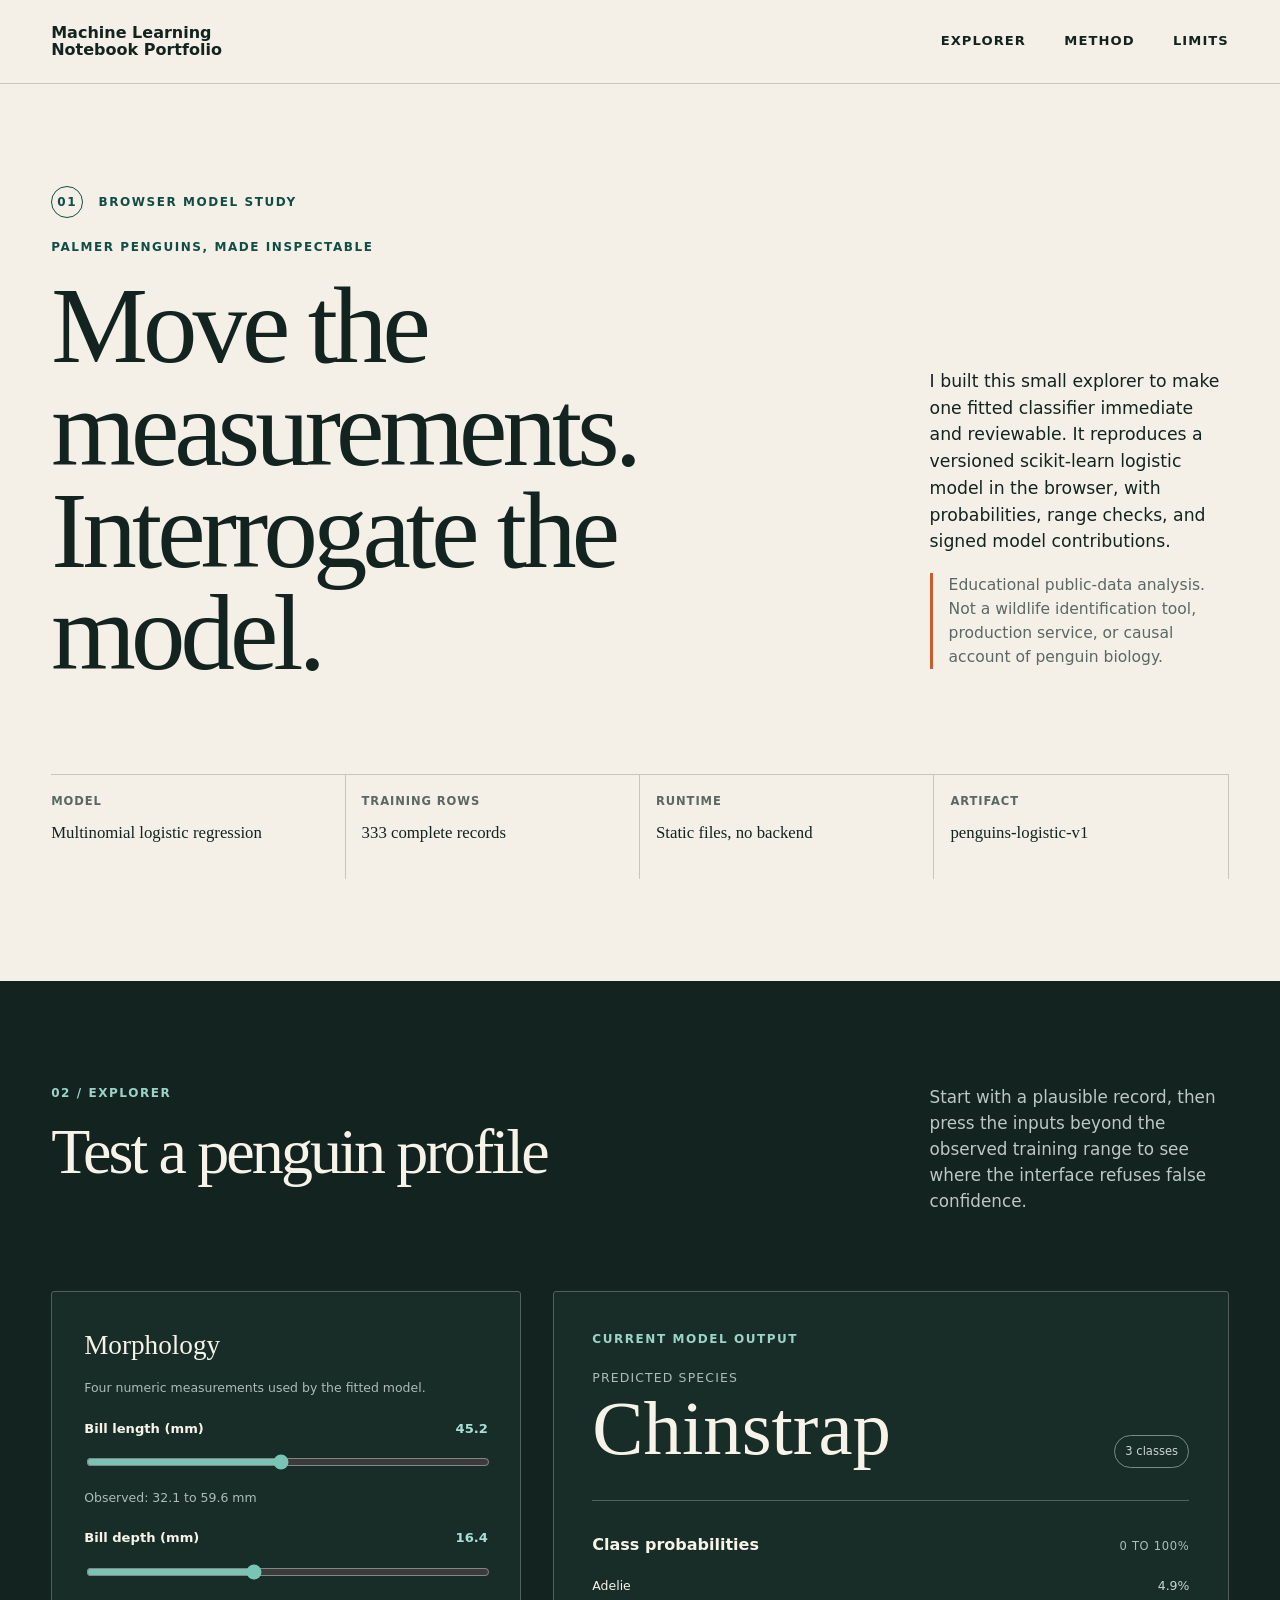
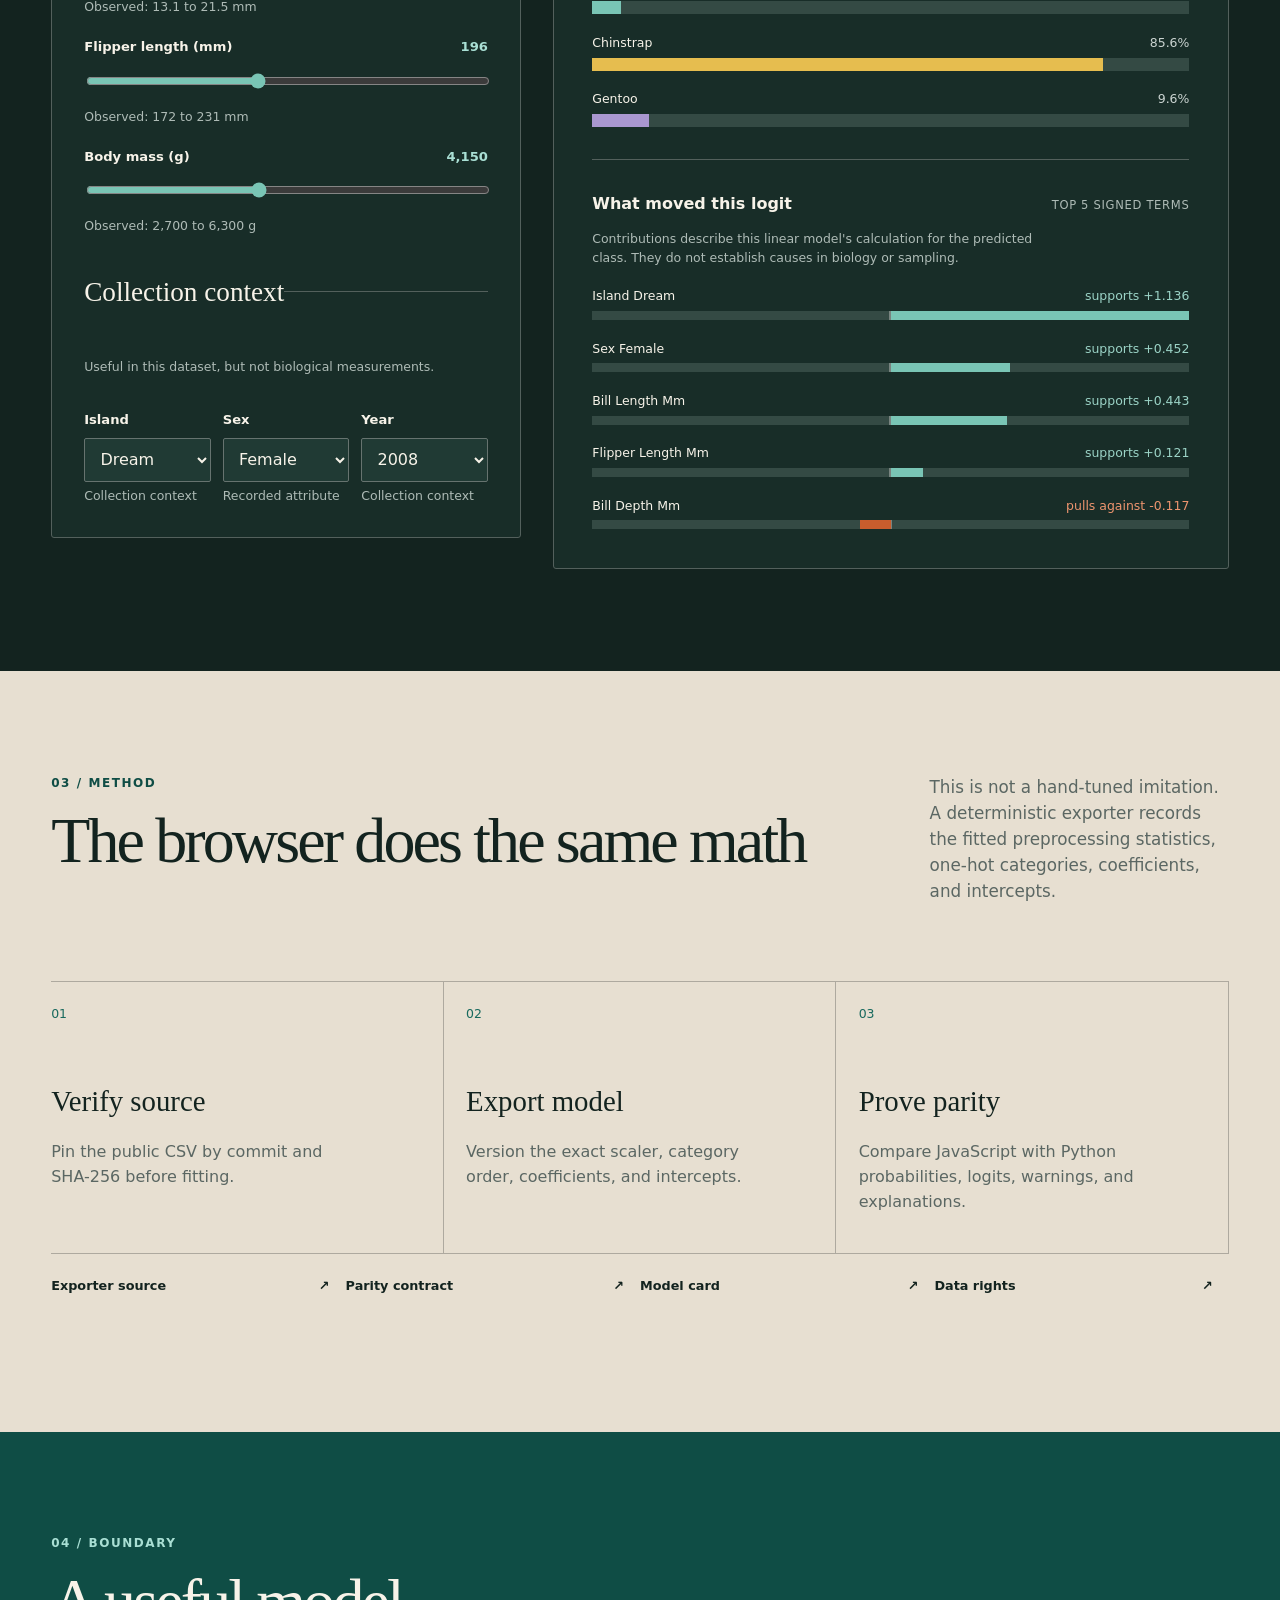
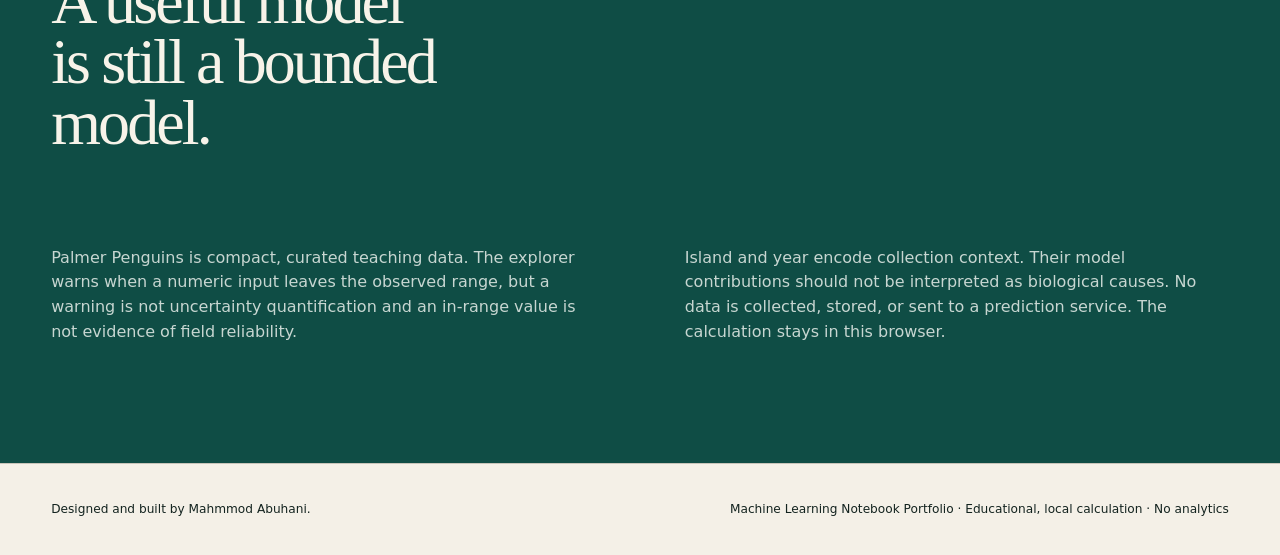
==== site/index.html @ 09cc8d26 "Consolidate and rename public ML notebook portfolio" ====
<!doctype html>
<html lang="en">
  <head>
    <meta charset="utf-8">
    <meta name="viewport" content="width=device-width, initial-scale=1">
    <meta
      http-equiv="Content-Security-Policy"
      content="default-src 'self'; script-src 'self'; style-src 'self'; img-src 'self' data:; connect-src 'self'; object-src 'none'; base-uri 'none'; form-action 'none'; frame-ancestors 'none'"
    >
    <meta
      name="description"
      content="A transparent, browser-native explorer for a Palmer Penguins logistic classifier."
    >
    <title>Penguin Model Explorer | Machine Learning Notebook Portfolio</title>
    <link rel="stylesheet" href="./styles.css">
    <script type="module" src="./js/app.mjs"></script>
  </head>
  <body>
    <a class="skip-link" href="#explorer">Skip to explorer</a>
    <header class="site-header">
      <a class="wordmark" href="#top" aria-label="Machine Learning Notebook Portfolio home">
        <span>Machine Learning</span>
        <span>Notebook Portfolio</span>
      </a>
      <nav aria-label="Page navigation">
        <a href="#explorer">Explorer</a>
        <a href="#method">Method</a>
        <a href="#limits">Limits</a>
      </nav>
    </header>

    <main id="top">
      <section class="hero" aria-labelledby="hero-title">
        <div class="eyebrow"><span aria-hidden="true">01</span> Browser model study</div>
        <div class="hero-grid">
          <div>
            <p class="kicker">Palmer Penguins, made inspectable</p>
            <h1 id="hero-title">Move the measurements.<br>Interrogate the model.</h1>
          </div>
          <div class="hero-copy">
            <p>
              I built this small explorer to make one fitted classifier immediate and
              reviewable. It reproduces a versioned scikit-learn logistic model in the
              browser, with probabilities, range checks, and signed model contributions.
            </p>
            <p class="boundary-note">
              Educational public-data analysis. Not a wildlife identification tool,
              production service, or causal account of penguin biology.
            </p>
          </div>
        </div>
        <dl class="fact-strip" aria-label="Explorer facts">
          <div><dt>Model</dt><dd>Multinomial logistic regression</dd></div>
          <div><dt>Training rows</dt><dd><span id="training-rows">333</span> complete records</dd></div>
          <div><dt>Runtime</dt><dd>Static files, no backend</dd></div>
          <div><dt>Artifact</dt><dd id="model-id">penguins-logistic-v1</dd></div>
        </dl>
      </section>

      <section id="explorer" class="explorer-section" aria-labelledby="explorer-title">
        <div class="section-heading">
          <div>
            <p class="section-number">02 / Explorer</p>
            <h2 id="explorer-title">Test a penguin profile</h2>
          </div>
          <p>
            Start with a plausible record, then press the inputs beyond the observed
            training range to see where the interface refuses false confidence.
          </p>
        </div>

        <div id="app-error" class="error-panel" role="alert" hidden>
          <strong>The model artifact could not be loaded.</strong>
          <span id="app-error-detail"></span>
        </div>

        <div class="explorer-grid">
          <form id="penguin-inputs" class="input-panel">
            <fieldset>
              <legend>Morphology</legend>
              <p class="fieldset-note">Four numeric measurements used by the fitted model.</p>
              <div id="numeric-controls">
                <div class="control control-range">
                  <label for="input-bill-length-mm">Bill length (mm) <output id="input-bill-length-mm-value" for="input-bill-length-mm">45.2</output></label>
                  <input id="input-bill-length-mm" name="bill_length_mm" type="range" min="28.8" max="62.9" step="0.1" value="45.2" data-kind="numeric" aria-describedby="input-bill-length-mm-range">
                  <p id="input-bill-length-mm-range" class="range-note">Observed range loads with the model.</p>
                </div>
                <div class="control control-range">
                  <label for="input-bill-depth-mm">Bill depth (mm) <output id="input-bill-depth-mm-value" for="input-bill-depth-mm">16.4</output></label>
                  <input id="input-bill-depth-mm" name="bill_depth_mm" type="range" min="12.1" max="22.5" step="0.1" value="16.4" data-kind="numeric" aria-describedby="input-bill-depth-mm-range">
                  <p id="input-bill-depth-mm-range" class="range-note">Observed range loads with the model.</p>
                </div>
                <div class="control control-range">
                  <label for="input-flipper-length-mm">Flipper length (mm) <output id="input-flipper-length-mm-value" for="input-flipper-length-mm">196</output></label>
                  <input id="input-flipper-length-mm" name="flipper_length_mm" type="range" min="164.9" max="238.1" step="1" value="196" data-kind="numeric" aria-describedby="input-flipper-length-mm-range">
                  <p id="input-flipper-length-mm-range" class="range-note">Observed range loads with the model.</p>
                </div>
                <div class="control control-range">
                  <label for="input-body-mass-g">Body mass (g) <output id="input-body-mass-g-value" for="input-body-mass-g">4,150</output></label>
                  <input id="input-body-mass-g" name="body_mass_g" type="range" min="2268" max="6732" step="50" value="4150" data-kind="numeric" aria-describedby="input-body-mass-g-range">
                  <p id="input-body-mass-g-range" class="range-note">Observed range loads with the model.</p>
                </div>
              </div>
            </fieldset>

            <fieldset>
              <legend>Collection context</legend>
              <p class="fieldset-note">Useful in this dataset, but not biological measurements.</p>
              <div id="context-controls" class="context-grid">
                <div class="control">
                  <label for="input-island">Island</label>
                  <select id="input-island" name="island" data-kind="categorical"><option>Loading</option></select>
                  <p class="range-note">Collection context</p>
                </div>
                <div class="control">
                  <label for="input-sex">Sex</label>
                  <select id="input-sex" name="sex" data-kind="categorical"><option>Loading</option></select>
                  <p class="range-note">Recorded attribute</p>
                </div>
                <div class="control">
                  <label for="input-year">Year</label>
                  <select id="input-year" name="year" data-kind="categorical"><option>Loading</option></select>
                  <p class="range-note">Collection context</p>
                </div>
              </div>
            </fieldset>
          </form>

          <section class="result-panel" aria-labelledby="prediction-heading">
            <p class="panel-label">Current model output</p>
            <div class="prediction-lockup">
              <div>
                <p id="prediction-heading" class="prediction-label">Predicted species</p>
                <p id="predicted-species" class="prediction-value">Loading</p>
              </div>
              <span class="model-chip">3 classes</span>
            </div>
            <div id="prediction-status" class="sr-only" aria-live="polite"></div>
            <div id="range-warnings" class="warning-panel" hidden></div>

            <section class="result-block" aria-labelledby="probability-heading">
              <div class="result-heading">
                <h3 id="probability-heading">Class probabilities</h3>
                <span>0 to 100%</span>
              </div>
              <div id="probabilities" aria-label="Class probability bars"></div>
            </section>

            <section class="result-block" aria-labelledby="explanation-heading">
              <div class="result-heading">
                <h3 id="explanation-heading">What moved this logit</h3>
                <span>Top 5 signed terms</span>
              </div>
              <p class="explanation-note">
                Contributions describe this linear model's calculation for the predicted
                class. They do not establish causes in biology or sampling.
              </p>
              <div id="contributions" aria-label="Model contribution bars"></div>
            </section>
          </section>
        </div>
      </section>

      <section id="method" class="method-section" aria-labelledby="method-title">
        <div class="section-heading">
          <div>
            <p class="section-number">03 / Method</p>
            <h2 id="method-title">The browser does the same math</h2>
          </div>
          <p>
            This is not a hand-tuned imitation. A deterministic exporter records the fitted
            preprocessing statistics, one-hot categories, coefficients, and intercepts.
          </p>
        </div>
        <ol class="method-steps">
          <li><span>01</span><strong>Verify source</strong><p>Pin the public CSV by commit and SHA-256 before fitting.</p></li>
          <li><span>02</span><strong>Export model</strong><p>Version the exact scaler, category order, coefficients, and intercepts.</p></li>
          <li><span>03</span><strong>Prove parity</strong><p>Compare JavaScript with Python probabilities, logits, warnings, and explanations.</p></li>
        </ol>
        <div class="evidence-links" aria-label="Implementation evidence">
          <a href="https://github.com/MahmmodAbuhani/applied-ml-notebooks/blob/main/scripts/export_penguins_browser_model.py">Exporter source <span aria-hidden="true">↗</span></a>
          <a href="https://github.com/MahmmodAbuhani/applied-ml-notebooks/blob/main/tests/browser/model-parity.test.mjs">Parity contract <span aria-hidden="true">↗</span></a>
          <a href="https://github.com/MahmmodAbuhani/applied-ml-notebooks/blob/main/reports/palmer_penguins_model_card.md">Model card <span aria-hidden="true">↗</span></a>
          <a href="https://github.com/MahmmodAbuhani/applied-ml-notebooks/blob/main/docs/DATA_SOURCES.md">Data rights <span aria-hidden="true">↗</span></a>
        </div>
      </section>

      <section id="limits" class="limits-section" aria-labelledby="limits-title">
        <p class="section-number">04 / Boundary</p>
        <h2 id="limits-title">A useful model is still a bounded model.</h2>
        <div class="limits-grid">
          <p>
            Palmer Penguins is compact, curated teaching data. The explorer warns when a
            numeric input leaves the observed range, but a warning is not uncertainty
            quantification and an in-range value is not evidence of field reliability.
          </p>
          <p>
            Island and year encode collection context. Their model contributions should not
            be interpreted as biological causes. No data is collected, stored, or sent to a
            prediction service. The calculation stays in this browser.
          </p>
        </div>
      </section>
    </main>

    <footer>
      <p>Designed and built by Mahmmod Abuhani.</p>
      <p>Machine Learning Notebook Portfolio · Educational, local calculation · No analytics</p>
    </footer>
    <noscript>This explorer needs JavaScript to reproduce the exported model in your browser.</noscript>
  </body>
</html>
---- site/styles.css ----
:root {
  color-scheme: light;
  --ink: #13231f;
  --muted: #5b6763;
  --paper: #f4f0e7;
  --panel: #fffdf8;
  --line: #c9c5ba;
  --teal: #17695d;
  --teal-dark: #0f4d45;
  --orange: #c85d2d;
  --yellow: #e6bd4f;
  --purple: #6f5b9c;
  --focus: #075fbd;
  --serif: Georgia, "Times New Roman", serif;
  --sans: Inter, ui-sans-serif, system-ui, -apple-system, BlinkMacSystemFont, "Segoe UI", sans-serif;
}

* { box-sizing: border-box; }
html { scroll-behavior: smooth; }
body {
  margin: 0;
  color: var(--ink);
  background: var(--paper);
  font-family: var(--sans);
  line-height: 1.55;
}
a { color: inherit; text-underline-offset: 0.2em; }
a:focus-visible, input:focus-visible, select:focus-visible {
  outline: 3px solid var(--focus);
  outline-offset: 3px;
}
.skip-link {
  position: fixed;
  left: 1rem;
  top: 1rem;
  z-index: 10;
  padding: 0.7rem 1rem;
  background: var(--ink);
  color: white;
  transform: translateY(-180%);
}
.skip-link:focus { transform: translateY(0); }
.site-header {
  min-height: 84px;
  padding: 1.15rem clamp(1.25rem, 4vw, 4.5rem);
  border-bottom: 1px solid var(--line);
  display: flex;
  align-items: center;
  justify-content: space-between;
  gap: 2rem;
}
.wordmark { font-weight: 780; line-height: 1.05; text-decoration: none; }
.wordmark span { display: block; }
nav { display: flex; gap: clamp(1rem, 3vw, 2.5rem); }
nav a { font-size: 0.82rem; font-weight: 700; text-decoration: none; text-transform: uppercase; letter-spacing: 0.08em; }
.hero, .explorer-section, .method-section, .limits-section {
  padding: clamp(3.5rem, 8vw, 8rem) clamp(1.25rem, 4vw, 4.5rem);
}
.hero { min-height: calc(100vh - 84px); display: flex; flex-direction: column; justify-content: space-between; }
.eyebrow, .section-number, .panel-label, .kicker {
  margin: 0 0 1.2rem;
  color: var(--teal-dark);
  font-size: 0.75rem;
  font-weight: 800;
  letter-spacing: 0.13em;
  text-transform: uppercase;
}
.eyebrow span { display: inline-grid; place-items: center; width: 2rem; height: 2rem; margin-right: 0.6rem; border: 1px solid currentColor; border-radius: 50%; }
.hero-grid, .section-heading { display: grid; grid-template-columns: minmax(0, 1.45fr) minmax(280px, 0.55fr); gap: clamp(2rem, 7vw, 7rem); align-items: end; }
.hero-grid > *, .section-heading > *, .explorer-grid > * { min-width: 0; }
h1, h2 { font-family: var(--serif); font-weight: 500; letter-spacing: -0.045em; line-height: 0.94; }
h1 { max-width: 13ch; margin: 0; overflow-wrap: anywhere; font-size: clamp(3.4rem, 8.5vw, 8.8rem); }
h2 { margin: 0; font-size: clamp(2.7rem, 5vw, 5.2rem); }
h3 { margin: 0; font-size: 1rem; }
.hero-copy { max-width: 38rem; font-size: clamp(1rem, 1.35vw, 1.22rem); }
.hero-copy p { margin-top: 0; }
.boundary-note { padding-left: 1rem; border-left: 3px solid var(--orange); color: var(--muted); font-size: 0.9em; }
.fact-strip { margin: clamp(3rem, 7vw, 7rem) 0 0; border-top: 1px solid var(--line); display: grid; grid-template-columns: repeat(4, 1fr); }
.fact-strip div { min-height: 104px; padding: 1.15rem 1rem 1rem 0; border-right: 1px solid var(--line); }
.fact-strip div + div { padding-left: 1rem; }
.fact-strip dt { color: var(--muted); font-size: 0.72rem; font-weight: 750; letter-spacing: 0.08em; text-transform: uppercase; }
.fact-strip dd { margin: 0.55rem 0 0; font-family: var(--serif); font-size: 1.05rem; }
.explorer-section { background: var(--ink); color: #f7f3e9; }
.explorer-section .section-number, .explorer-section .panel-label { color: #9bd3c6; }
.section-heading { align-items: start; margin-bottom: clamp(2.5rem, 6vw, 5.5rem); }
.section-heading > p { max-width: 38rem; margin: 0; color: var(--muted); font-size: 1.05rem; }
.explorer-section .section-heading > p { color: #bdc8c4; }
.explorer-grid { display: grid; grid-template-columns: minmax(300px, 0.82fr) minmax(360px, 1.18fr); gap: clamp(1rem, 3vw, 2rem); align-items: start; }
.input-panel, .result-panel { border: 1px solid #53605c; border-radius: 3px; background: #182d28; }
.input-panel { padding: clamp(1.15rem, 2.5vw, 2rem); }
fieldset { margin: 0; padding: 0; border: 0; }
fieldset + fieldset { margin-top: 2.2rem; padding-top: 2rem; border-top: 1px solid #53605c; }
legend { padding: 0; font-family: var(--serif); font-size: 1.7rem; }
.fieldset-note, .range-note, .explanation-note { color: #aebbb6; font-size: 0.78rem; }
.control { margin-top: 1.3rem; }
.control label { display: flex; justify-content: space-between; gap: 1rem; margin-bottom: 0.45rem; font-size: 0.82rem; font-weight: 720; }
.control output { color: #a9dfd4; font-variant-numeric: tabular-nums; }
.control input[type="range"] { width: 100%; min-height: 28px; accent-color: #79c5b5; }
.control select { width: 100%; min-height: 44px; padding: 0.6rem 0.7rem; border: 1px solid #66736f; border-radius: 2px; color: #f7f3e9; background: #203a34; font: inherit; }
.control .range-note { margin: 0.25rem 0 0; }
.context-grid { display: grid; grid-template-columns: repeat(3, 1fr); gap: 0.75rem; }
.result-panel { padding: clamp(1.4rem, 3vw, 2.8rem); }
.prediction-lockup { display: flex; justify-content: space-between; align-items: end; gap: 1rem; padding-bottom: 2rem; border-bottom: 1px solid #53605c; }
.prediction-label { margin: 0; color: #aebbb6; font-size: 0.78rem; text-transform: uppercase; letter-spacing: 0.09em; }
.prediction-value { margin: 0.25rem 0 0; font-family: var(--serif); font-size: clamp(3rem, 6vw, 6rem); line-height: 1; }
.model-chip { padding: 0.4rem 0.65rem; border: 1px solid #7d8985; border-radius: 2rem; color: #cbd4d1; font-size: 0.72rem; white-space: nowrap; }
.warning-panel, .error-panel { margin: 1.3rem 0; padding: 1rem; border-left: 4px solid var(--yellow); background: #3c3523; font-size: 0.84rem; }
.warning-panel ul { margin-bottom: 0; padding-left: 1.2rem; }
.error-panel { border-color: var(--orange); background: #4a2921; }
.result-block { padding-top: 2rem; }
.result-block + .result-block { margin-top: 2rem; border-top: 1px solid #53605c; }
.result-heading, .bar-label { display: flex; justify-content: space-between; align-items: baseline; gap: 1rem; }
.result-heading > span { color: #aebbb6; font-size: 0.72rem; text-transform: uppercase; letter-spacing: 0.06em; }
.probability-row, .contribution-row { margin-top: 1.15rem; }
.bar-label { margin-bottom: 0.35rem; font-size: 0.78rem; }
.bar-value { color: #cbd4d1; font-variant-numeric: tabular-nums; }
.bar-track { height: 13px; overflow: hidden; background: #344a44; }
.bar-fill { width: var(--bar-width); height: 100%; background: #79c5b5; }
.species-chinstrap { background: var(--yellow); }
.species-gentoo { background: #a997d0; }
.explanation-note { max-width: 58ch; }
.contribution-track { position: relative; height: 9px; background: linear-gradient(to right, #344a44 49.7%, #78837f 49.7%, #78837f 50.3%, #344a44 50.3%); }
.contribution-fill { position: absolute; width: var(--contribution-width); height: 100%; }
.contribution-fill.positive { left: 50%; background: #79c5b5; }
.contribution-fill.negative { right: 50%; background: var(--orange); }
.direction-positive { color: #9bd3c6; }
.direction-negative { color: #ee956f; }
.method-section { background: #e7dfd1; }
.method-steps { margin: 0; padding: 0; border-top: 1px solid #aea99f; list-style: none; display: grid; grid-template-columns: repeat(3, 1fr); }
.method-steps li { min-height: 250px; padding: 1.4rem 1.4rem 1.4rem 0; border-right: 1px solid #aea99f; }
.method-steps li + li { padding-left: 1.4rem; }
.method-steps span { display: block; margin-bottom: 3.5rem; color: var(--teal); font-size: 0.78rem; }
.method-steps strong { font-family: var(--serif); font-size: 1.8rem; font-weight: 500; }
.method-steps p { max-width: 30ch; color: var(--muted); }
.evidence-links { border-top: 1px solid #aea99f; display: grid; grid-template-columns: repeat(4, 1fr); }
.evidence-links a { min-height: 76px; padding: 1.4rem 1rem 1rem 0; display: flex; justify-content: space-between; gap: 1rem; font-size: 0.8rem; font-weight: 720; text-decoration: none; }
.limits-section { background: var(--teal-dark); color: #f7f3e9; }
.limits-section .section-number { color: #a9dfd4; }
.limits-section h2 { max-width: 12ch; }
.limits-grid { margin-top: clamp(2.5rem, 6vw, 6rem); display: grid; grid-template-columns: 1fr 1fr; gap: clamp(2rem, 7vw, 7rem); color: #c7d6d1; }
footer { padding: 1.5rem clamp(1.25rem, 4vw, 4.5rem); display: flex; justify-content: space-between; gap: 2rem; border-top: 1px solid var(--line); font-size: 0.76rem; }
.sr-only { position: absolute; width: 1px; height: 1px; padding: 0; margin: -1px; overflow: hidden; clip: rect(0, 0, 0, 0); white-space: nowrap; border: 0; }
[hidden] { display: none !important; }

@media (max-width: 900px) {
  .hero-grid, .section-heading, .explorer-grid { grid-template-columns: minmax(0, 1fr); }
  .fact-strip { grid-template-columns: 1fr 1fr; }
  .explorer-grid { gap: 1.5rem; }
  .method-steps, .evidence-links { grid-template-columns: 1fr; }
  .method-steps li { min-height: 0; border-right: 0; border-bottom: 1px solid #aea99f; }
  .method-steps li + li { padding-left: 0; }
  .method-steps span { margin-bottom: 1.5rem; }
  .evidence-links a { min-height: 0; border-bottom: 1px solid #aea99f; }
}

@media (max-width: 600px) {
  .site-header { align-items: flex-start; }
  nav { flex-direction: column; gap: 0.35rem; }
  h1 { max-width: 100%; overflow-wrap: normal; font-size: clamp(2.65rem, 14vw, 5rem); }
  .fact-strip, .context-grid, .limits-grid { grid-template-columns: 1fr; }
  .fact-strip div { min-height: 80px; border-right: 0; border-bottom: 1px solid var(--line); }
  .fact-strip div + div { padding-left: 0; }
  .prediction-lockup, footer { align-items: flex-start; flex-direction: column; }
  .prediction-value { font-size: 3.6rem; }
}

@media (prefers-reduced-motion: reduce) {
  html { scroll-behavior: auto; }
}
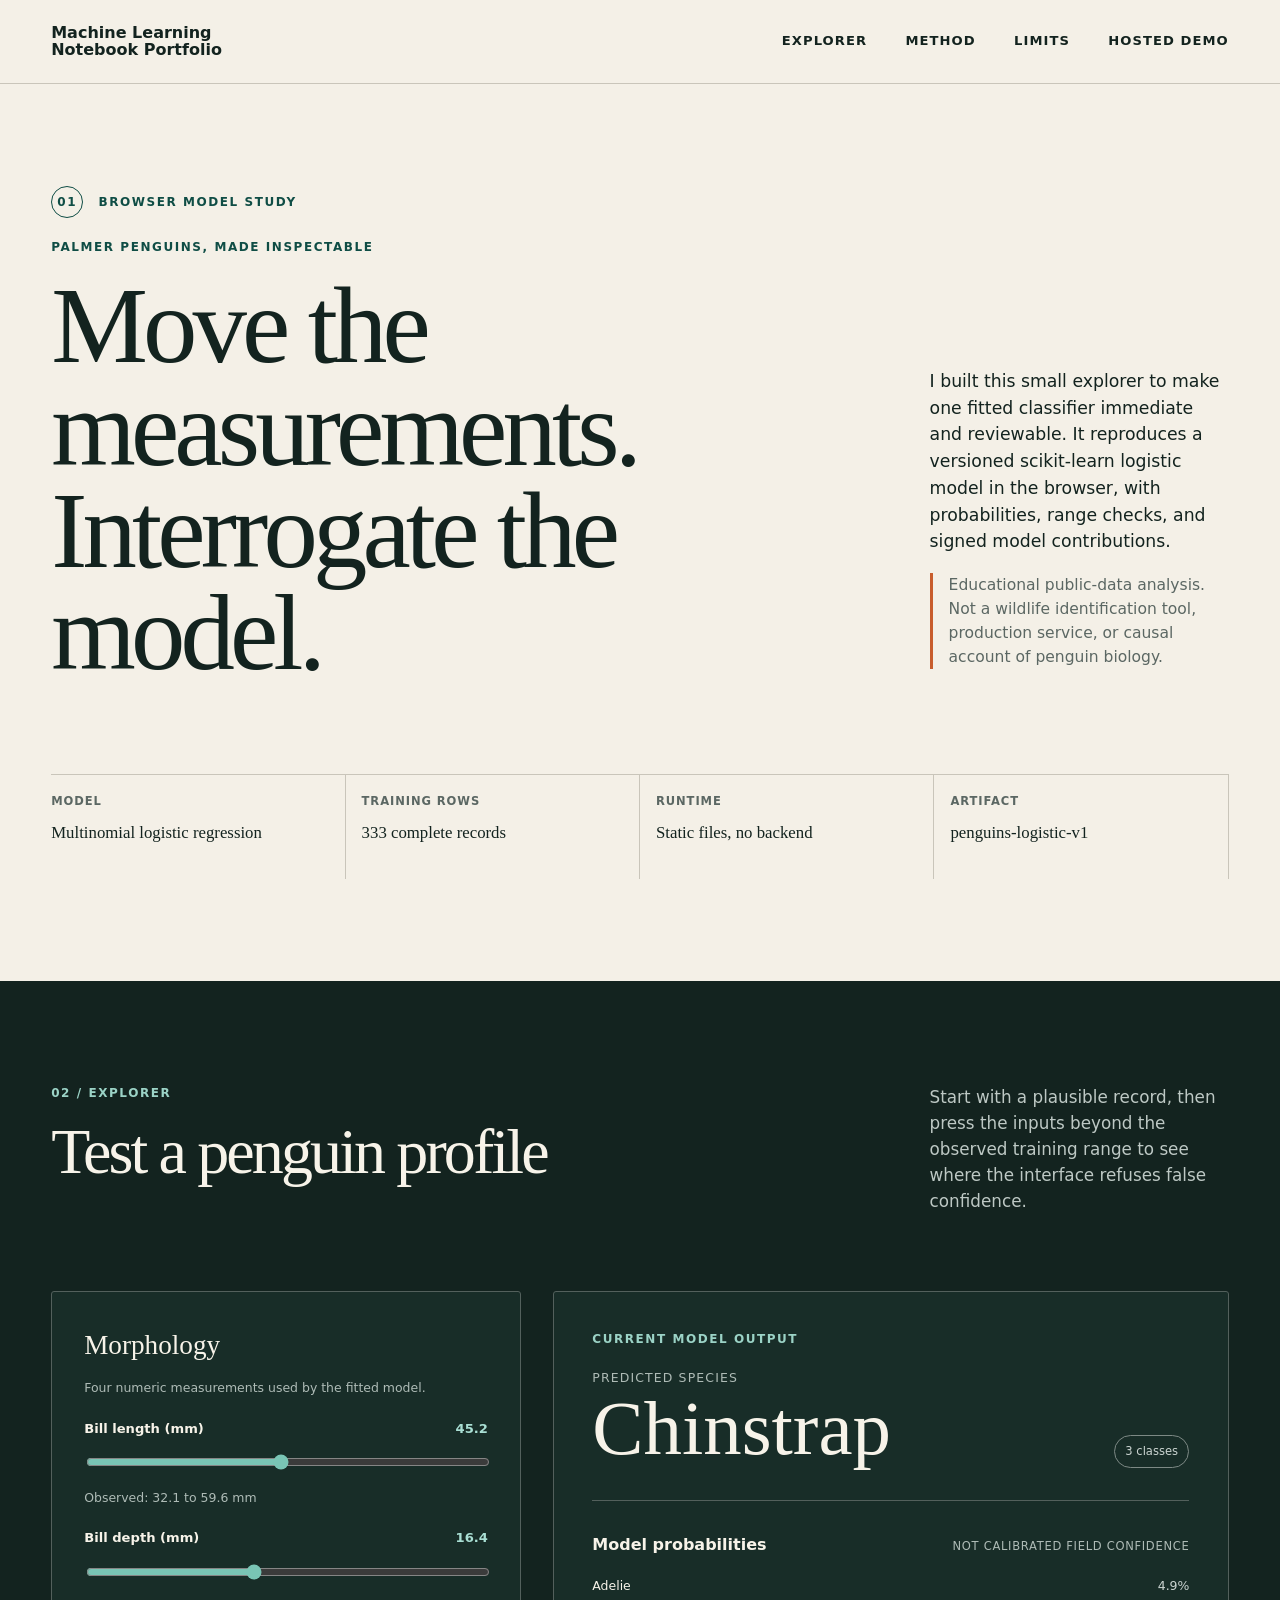
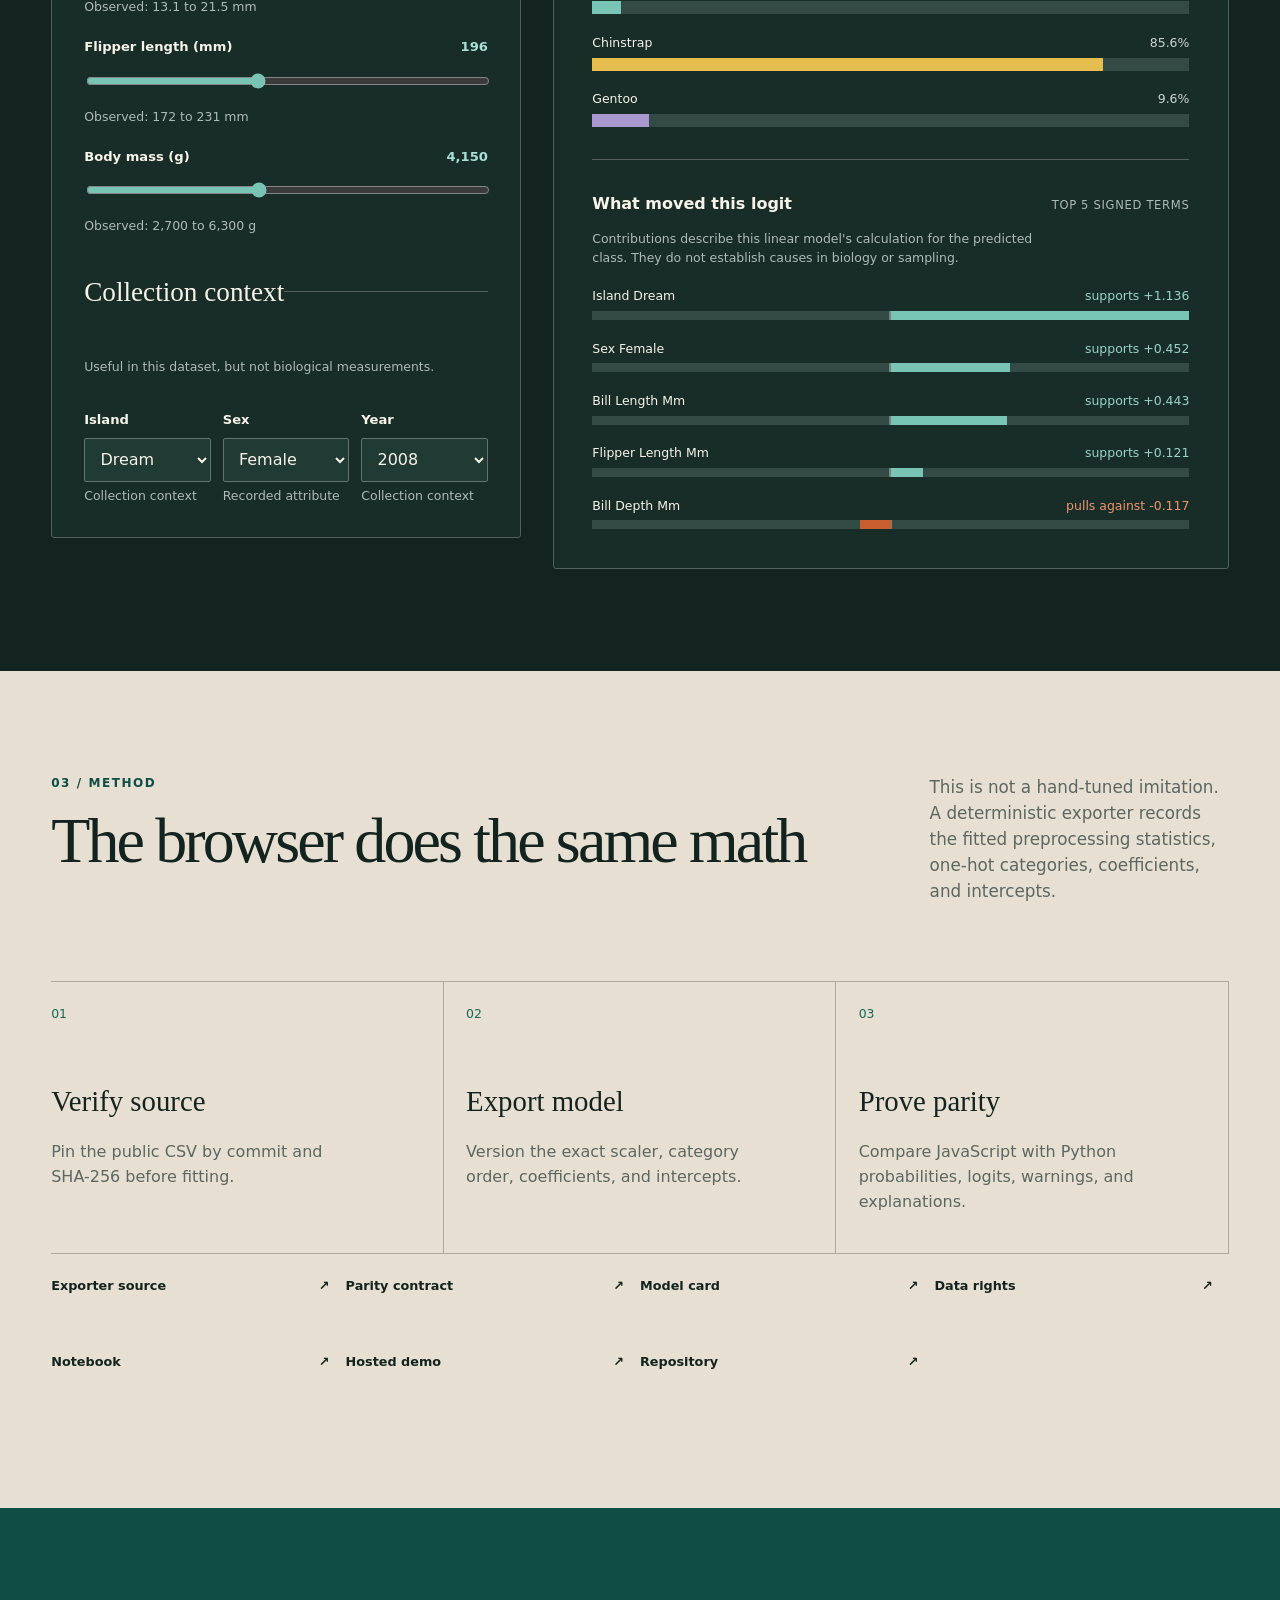
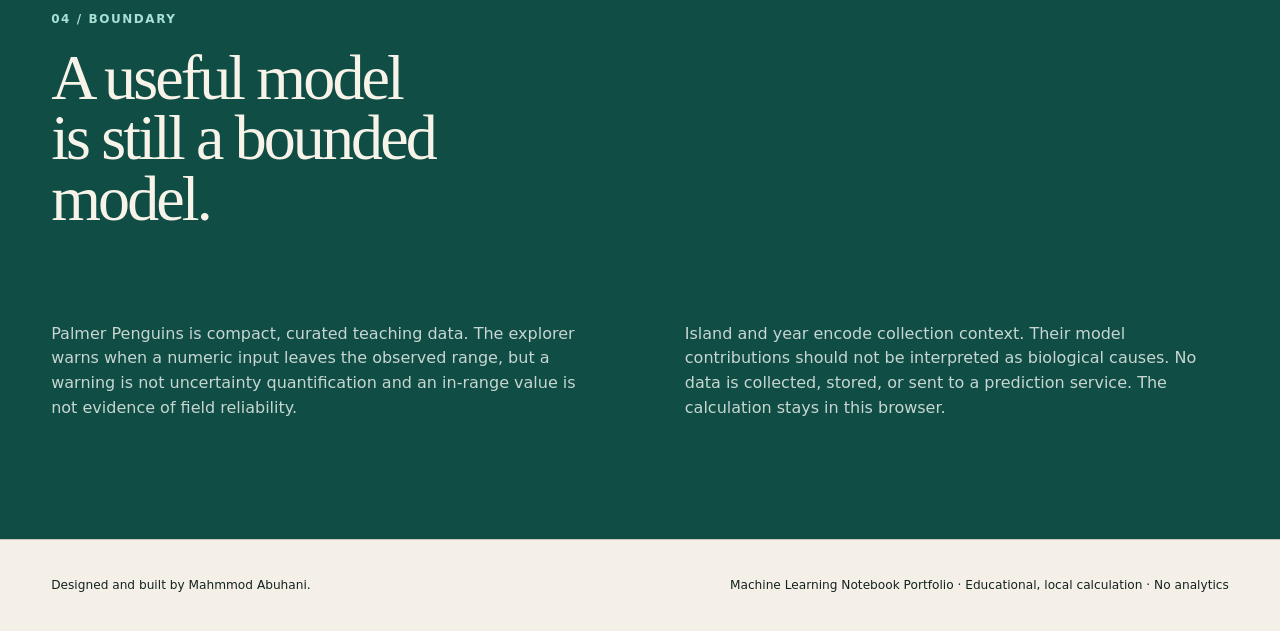
==== commit 57c3ce3c: "Align public ML presentation surfaces" ====
--- a/site/index.html
+++ b/site/index.html
@@ -26,6 +26,7 @@
         <a href="#explorer">Explorer</a>
         <a href="#method">Method</a>
         <a href="#limits">Limits</a>
+        <a href="https://ml-notebooks-portfolio-public.streamlit.app/">Hosted demo</a>
       </nav>
     </header>
 
@@ -140,8 +141,8 @@
 
             <section class="result-block" aria-labelledby="probability-heading">
               <div class="result-heading">
-                <h3 id="probability-heading">Class probabilities</h3>
-                <span>0 to 100%</span>
+                <h3 id="probability-heading">Model probabilities</h3>
+                <span>Not calibrated field confidence</span>
               </div>
               <div id="probabilities" aria-label="Class probability bars"></div>
             </section>
@@ -182,6 +183,9 @@
           <a href="https://github.com/MahmmodAbuhani/applied-ml-notebooks/blob/main/tests/browser/model-parity.test.mjs">Parity contract <span aria-hidden="true">↗</span></a>
           <a href="https://github.com/MahmmodAbuhani/applied-ml-notebooks/blob/main/reports/palmer_penguins_model_card.md">Model card <span aria-hidden="true">↗</span></a>
           <a href="https://github.com/MahmmodAbuhani/applied-ml-notebooks/blob/main/docs/DATA_SOURCES.md">Data rights <span aria-hidden="true">↗</span></a>
+          <a href="https://github.com/MahmmodAbuhani/applied-ml-notebooks/blob/main/notebooks/palmer_penguins_end_to_end.ipynb">Notebook <span aria-hidden="true">↗</span></a>
+          <a href="https://ml-notebooks-portfolio-public.streamlit.app/">Hosted demo <span aria-hidden="true">↗</span></a>
+          <a href="https://github.com/MahmmodAbuhani/applied-ml-notebooks">Repository <span aria-hidden="true">↗</span></a>
         </div>
       </section>
 
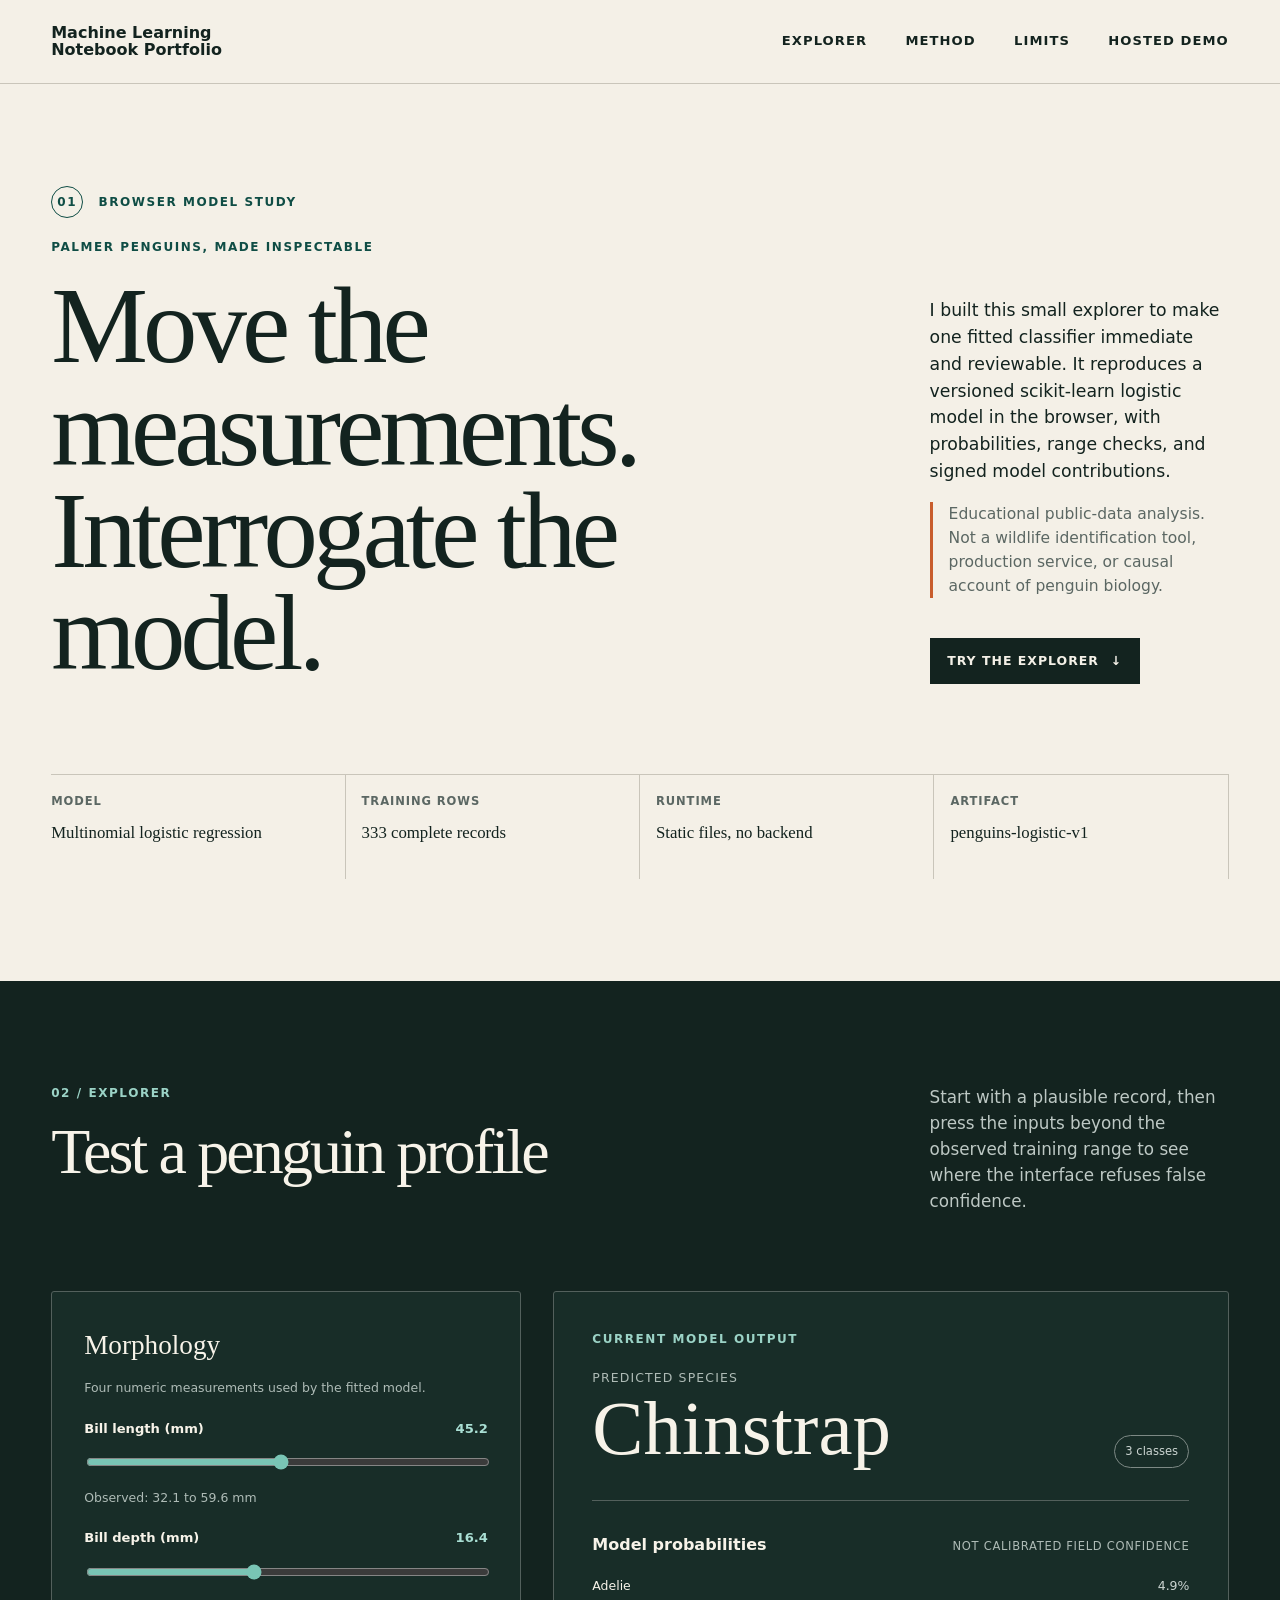
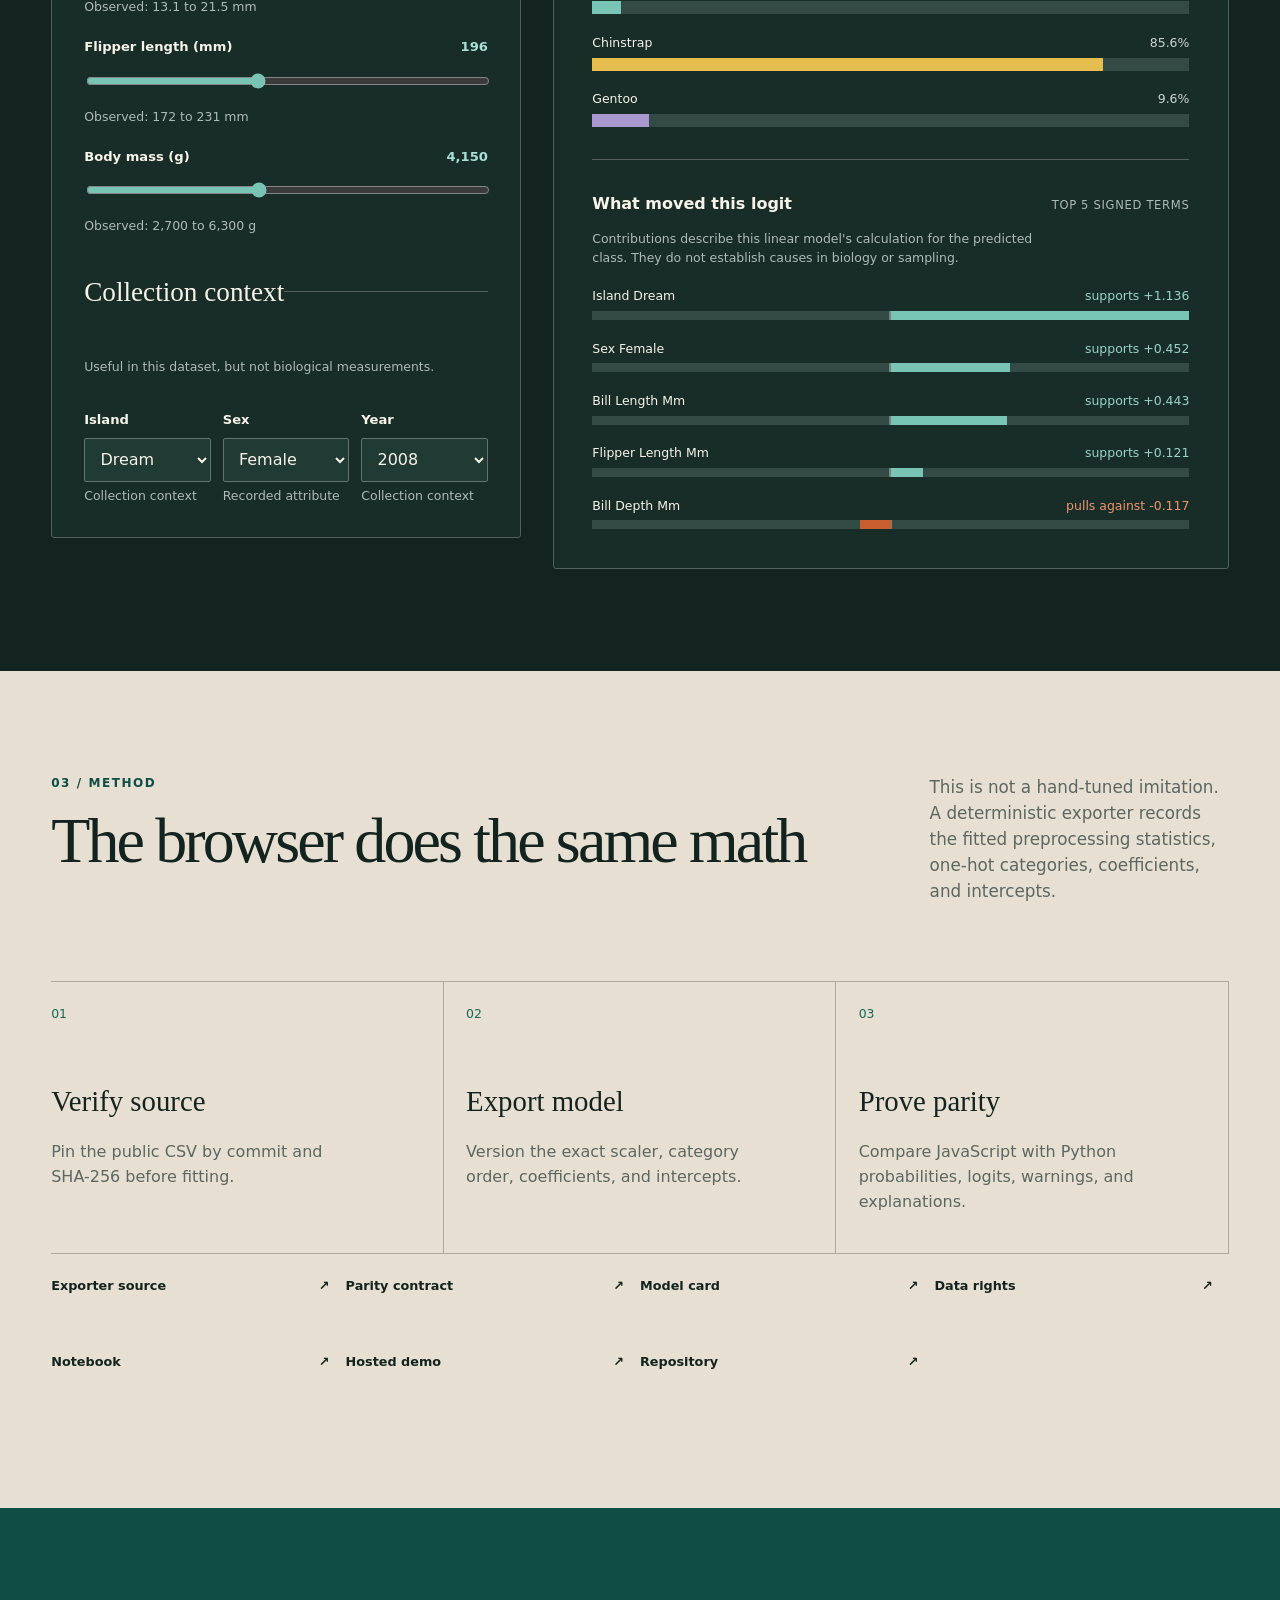
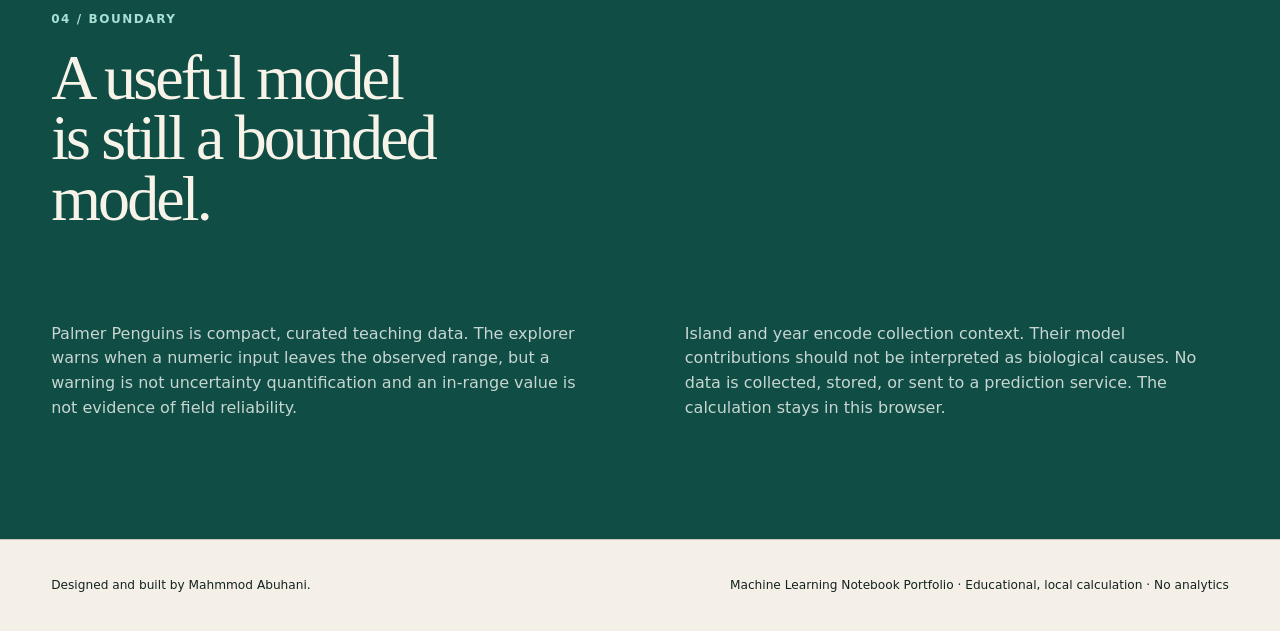
==== commit 884c94f7: "feat: improve public demo navigation" ====
--- a/site/index.html
+++ b/site/index.html
@@ -48,6 +48,7 @@
               Educational public-data analysis. Not a wildlife identification tool,
               production service, or causal account of penguin biology.
             </p>
+            <a class="hero-cta" href="#explorer">Try the explorer <span aria-hidden="true">↓</span></a>
           </div>
         </div>
         <dl class="fact-strip" aria-label="Explorer facts">
--- a/site/styles.css
+++ b/site/styles.css
@@ -75,6 +75,21 @@
 .hero-copy { max-width: 38rem; font-size: clamp(1rem, 1.35vw, 1.22rem); }
 .hero-copy p { margin-top: 0; }
 .boundary-note { padding-left: 1rem; border-left: 3px solid var(--orange); color: var(--muted); font-size: 0.9em; }
+.hero-cta {
+  display: inline-flex;
+  align-items: center;
+  gap: 0.75rem;
+  margin-top: 1.5rem;
+  padding: 0.85rem 1.1rem;
+  background: var(--ink);
+  color: var(--paper);
+  font-size: 0.78rem;
+  font-weight: 800;
+  letter-spacing: 0.08em;
+  text-decoration: none;
+  text-transform: uppercase;
+}
+.hero-cta:hover { background: var(--teal-dark); }
 .fact-strip { margin: clamp(3rem, 7vw, 7rem) 0 0; border-top: 1px solid var(--line); display: grid; grid-template-columns: repeat(4, 1fr); }
 .fact-strip div { min-height: 104px; padding: 1.15rem 1rem 1rem 0; border-right: 1px solid var(--line); }
 .fact-strip div + div { padding-left: 1rem; }
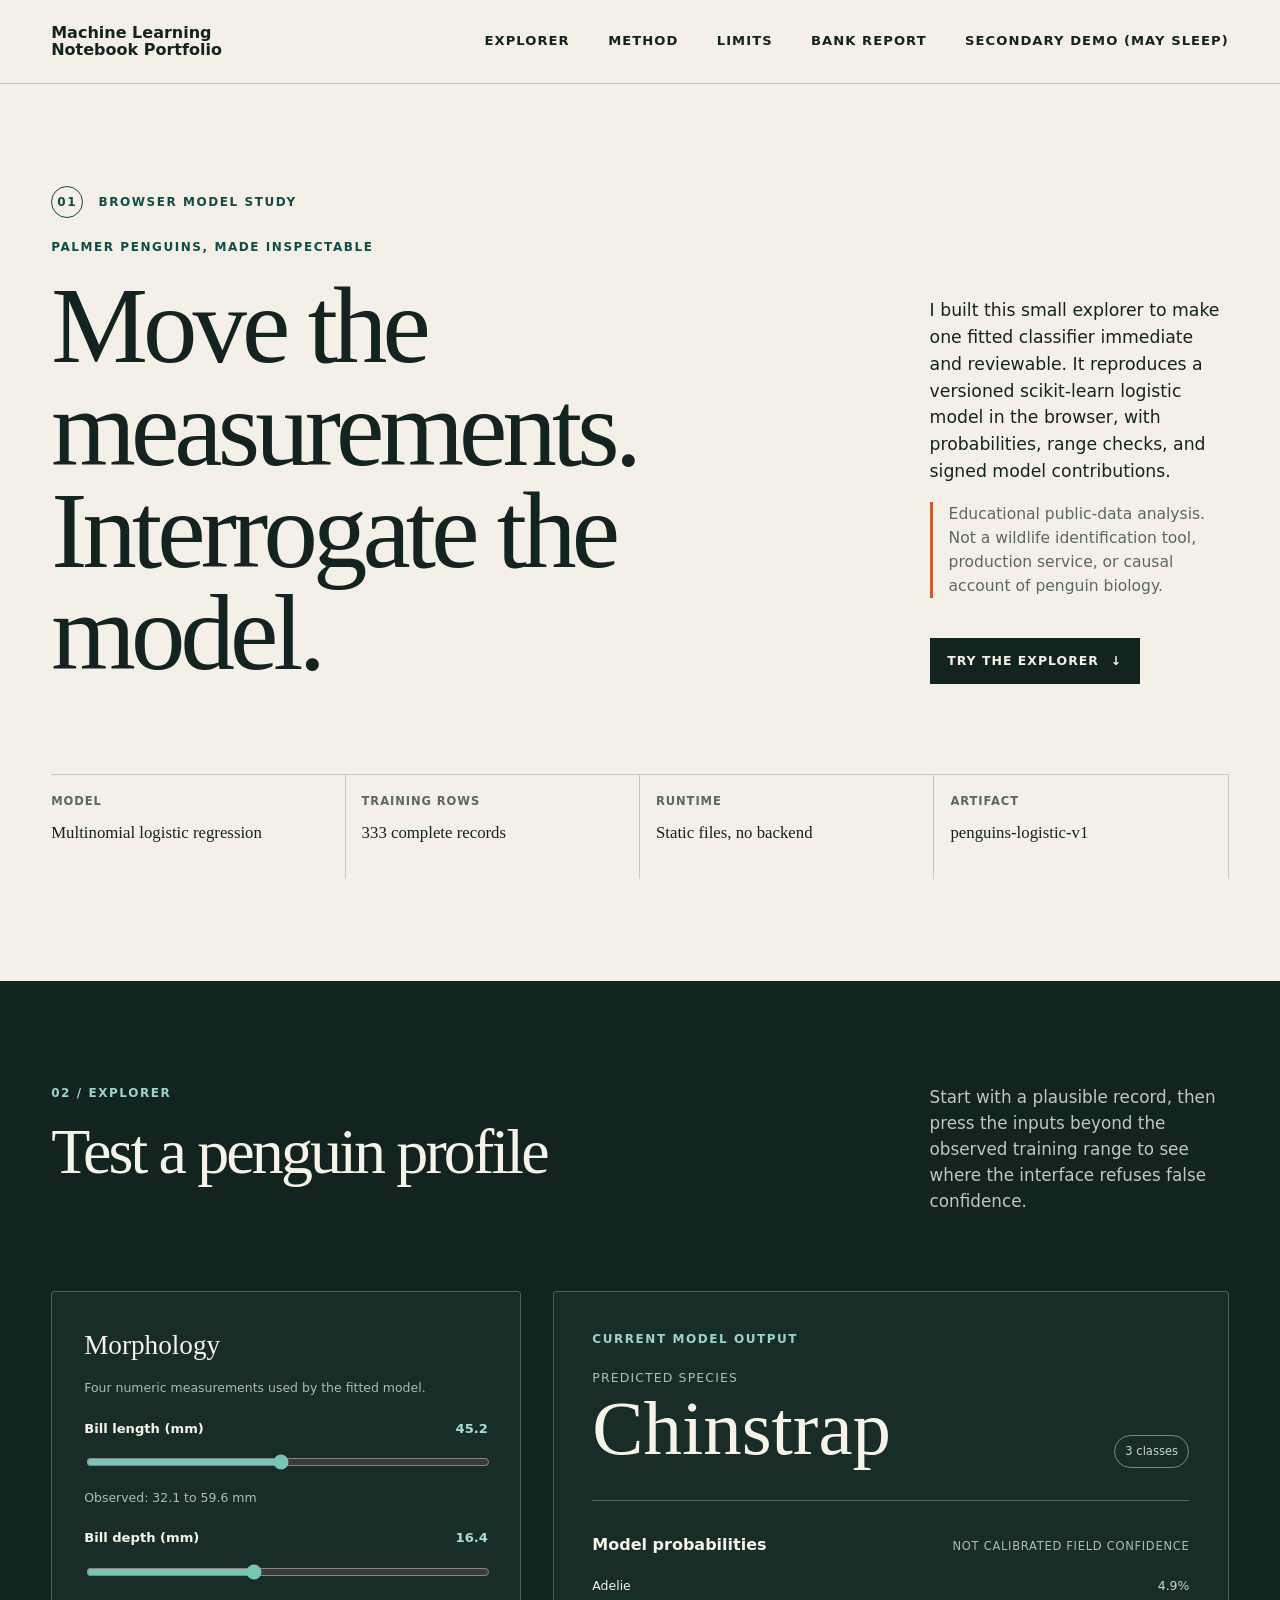
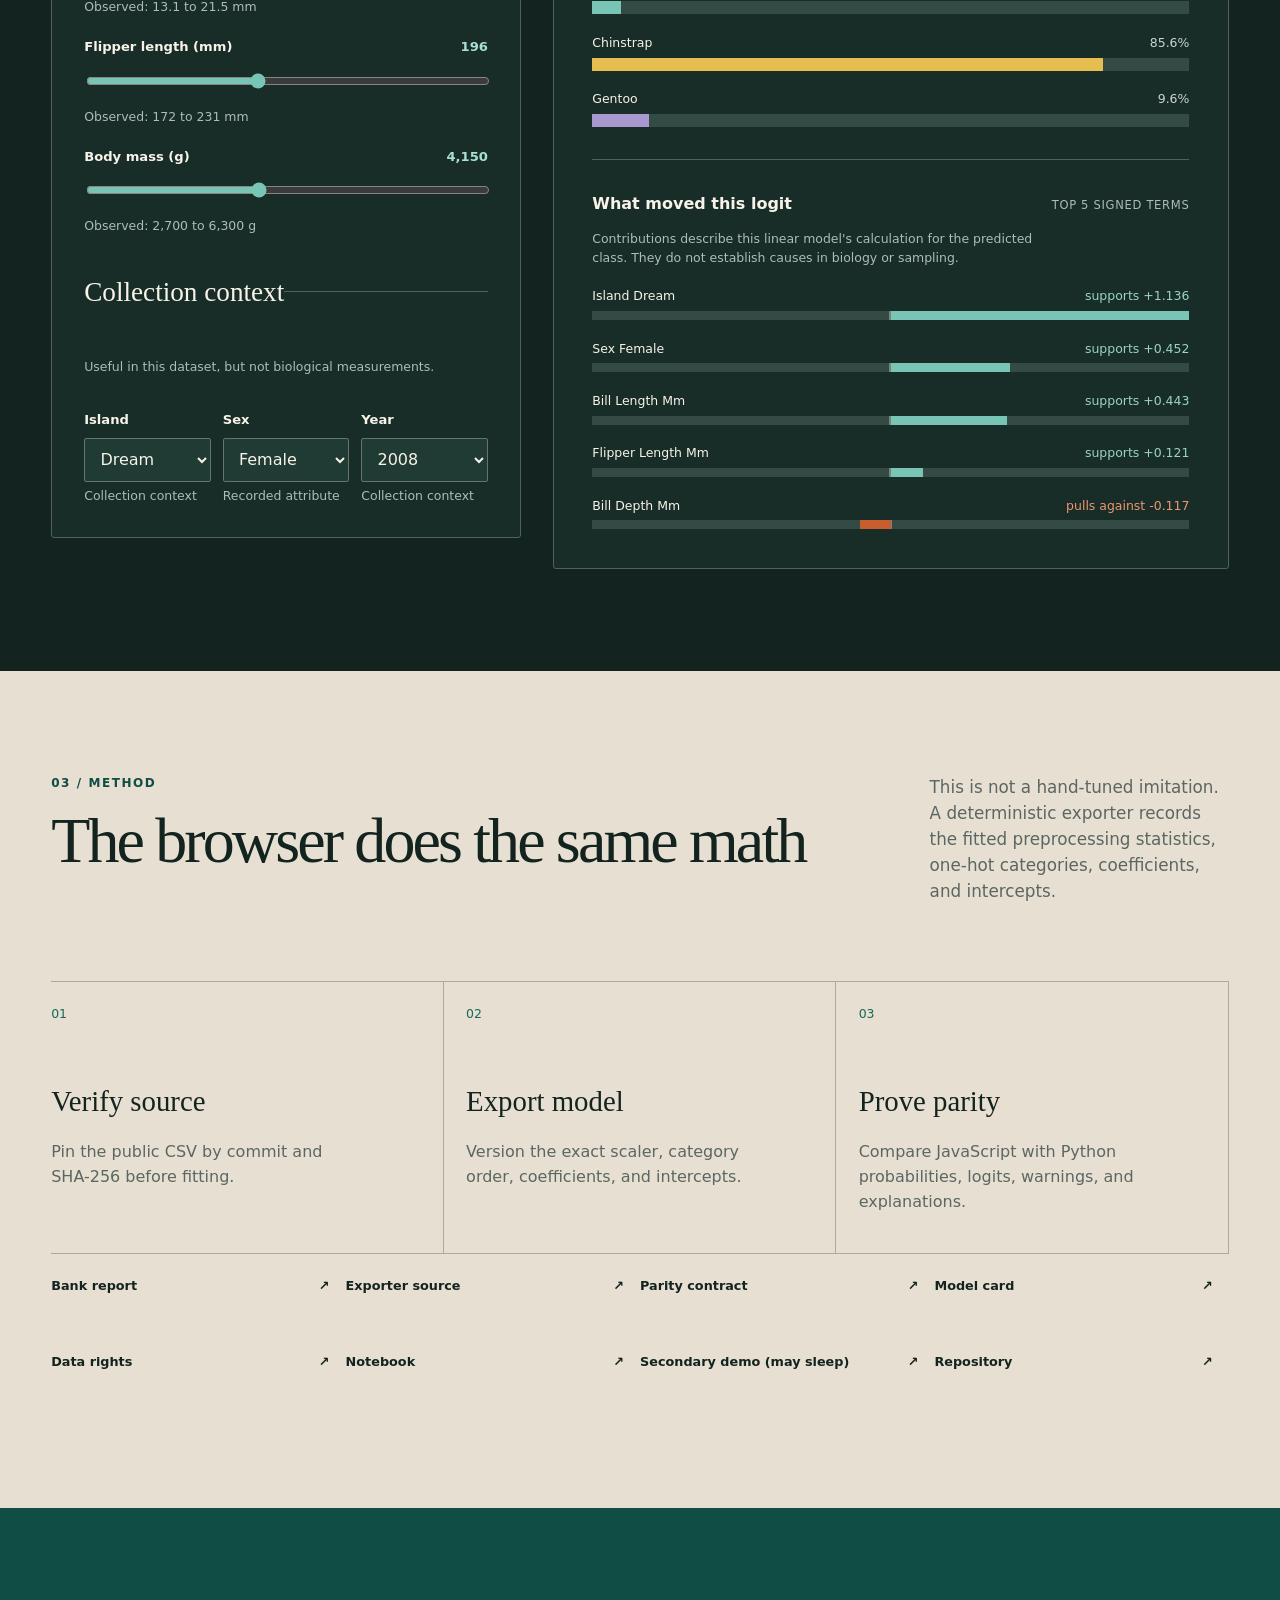
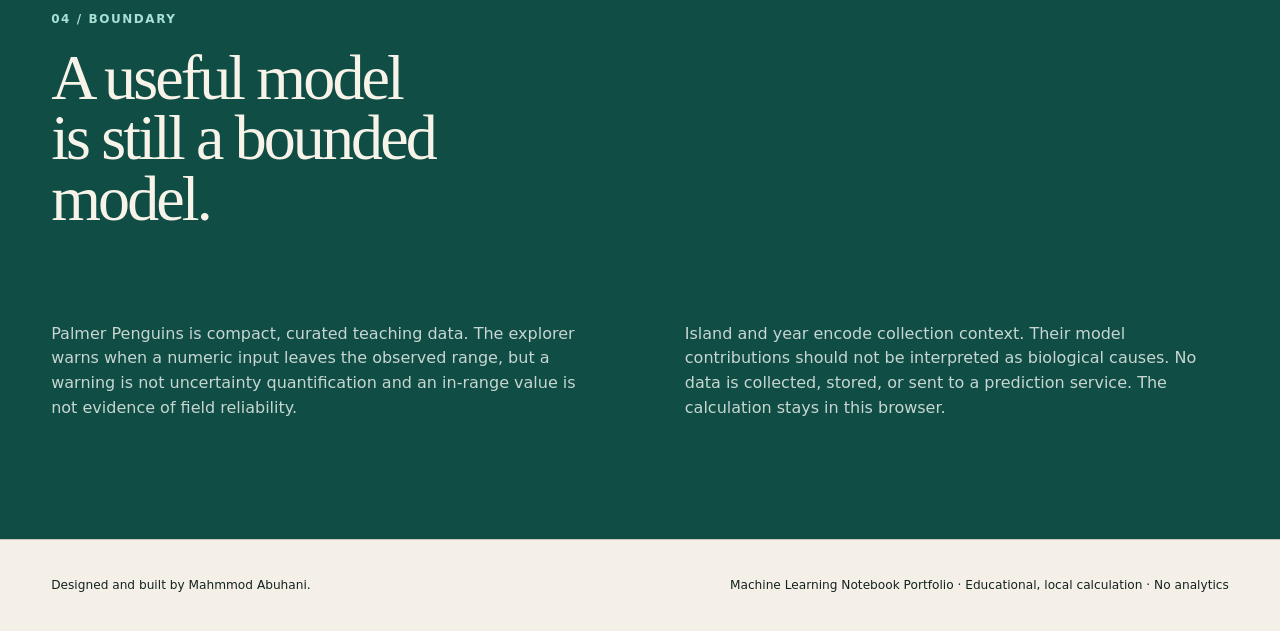
==== commit 83d3ca3f: "Clarify canonical Pages review path" ====
--- a/site/index.html
+++ b/site/index.html
@@ -26,7 +26,8 @@
         <a href="#explorer">Explorer</a>
         <a href="#method">Method</a>
         <a href="#limits">Limits</a>
-        <a href="https://ml-notebooks-portfolio-public.streamlit.app/">Hosted demo</a>
+        <a href="./reports/evidence/bank_marketing_executed.html">Bank report</a>
+        <a href="https://ml-notebooks-portfolio-public.streamlit.app/">Secondary demo (may sleep)</a>
       </nav>
     </header>
 
@@ -180,12 +181,13 @@
           <li><span>03</span><strong>Prove parity</strong><p>Compare JavaScript with Python probabilities, logits, warnings, and explanations.</p></li>
         </ol>
         <div class="evidence-links" aria-label="Implementation evidence">
+          <a href="./reports/evidence/bank_marketing_executed.html">Bank report <span aria-hidden="true">↗</span></a>
           <a href="https://github.com/MahmmodAbuhani/applied-ml-notebooks/blob/main/scripts/export_penguins_browser_model.py">Exporter source <span aria-hidden="true">↗</span></a>
           <a href="https://github.com/MahmmodAbuhani/applied-ml-notebooks/blob/main/tests/browser/model-parity.test.mjs">Parity contract <span aria-hidden="true">↗</span></a>
           <a href="https://github.com/MahmmodAbuhani/applied-ml-notebooks/blob/main/reports/palmer_penguins_model_card.md">Model card <span aria-hidden="true">↗</span></a>
           <a href="https://github.com/MahmmodAbuhani/applied-ml-notebooks/blob/main/docs/DATA_SOURCES.md">Data rights <span aria-hidden="true">↗</span></a>
           <a href="https://github.com/MahmmodAbuhani/applied-ml-notebooks/blob/main/notebooks/palmer_penguins_end_to_end.ipynb">Notebook <span aria-hidden="true">↗</span></a>
-          <a href="https://ml-notebooks-portfolio-public.streamlit.app/">Hosted demo <span aria-hidden="true">↗</span></a>
+          <a href="https://ml-notebooks-portfolio-public.streamlit.app/">Secondary demo (may sleep) <span aria-hidden="true">↗</span></a>
           <a href="https://github.com/MahmmodAbuhani/applied-ml-notebooks">Repository <span aria-hidden="true">↗</span></a>
         </div>
       </section>
